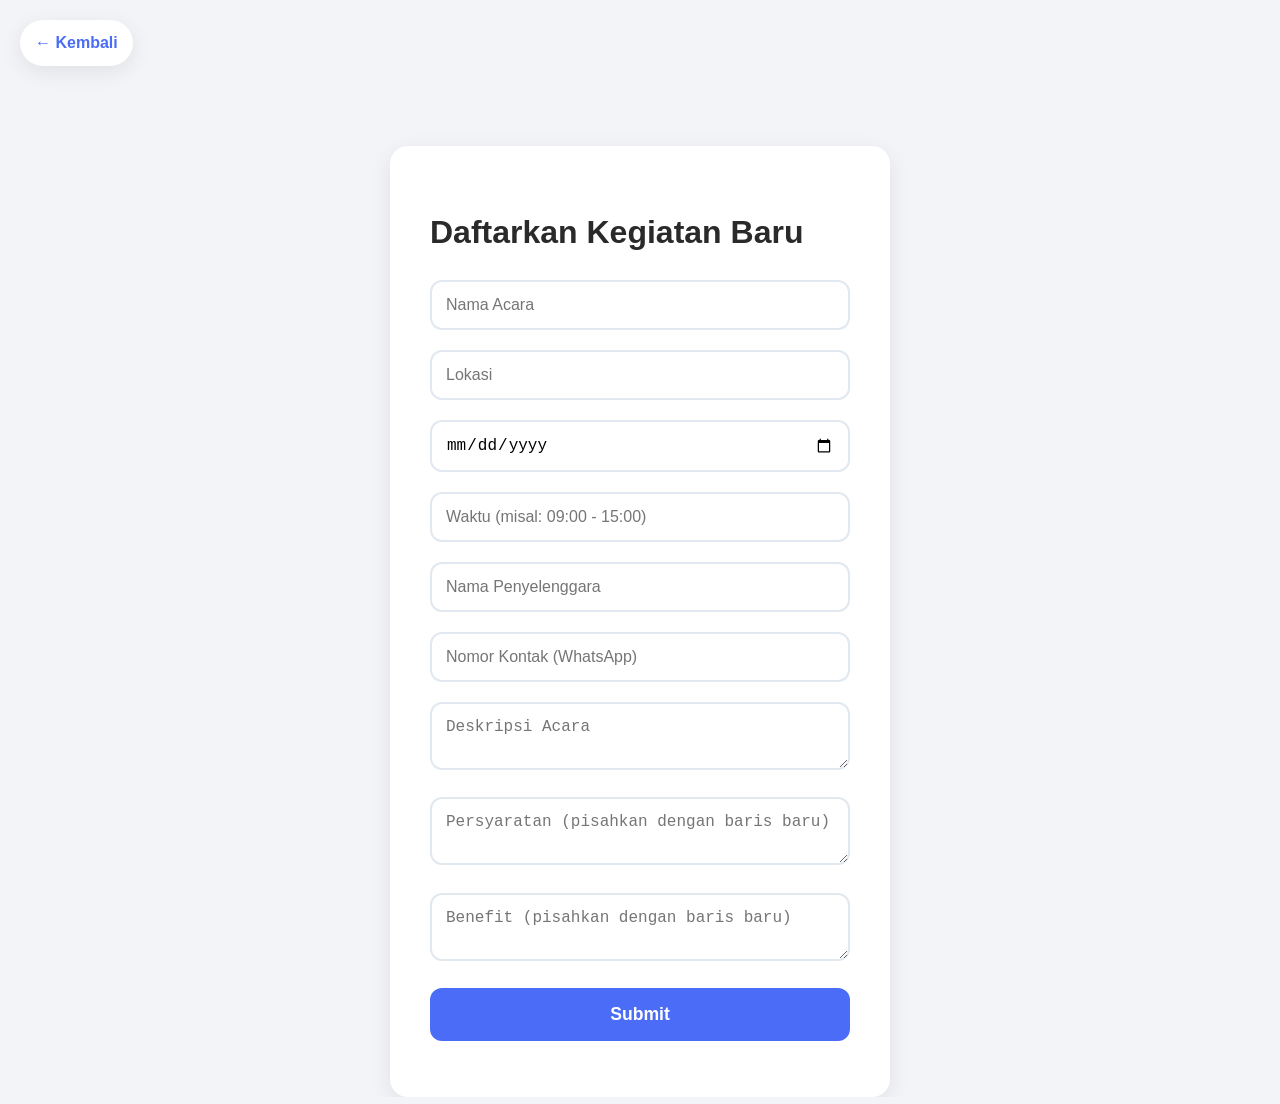
==== event-register.html @ a6495045 "Add files via upload" ====
<!DOCTYPE html>
<html lang="en">
<head>
  <meta charset="UTF-8">
  <title>Register Event - Kawan Aksi</title>
  <link rel="stylesheet" href="style.css">
  <script type="module" src="script.js" defer></script>
</head>
<body>

<a href="index.html" class="back-btn">← Kembali</a>

<div class="form-container">
  <h1>Daftarkan Kegiatan Baru</h1>

  <form id="eventRegisterForm">
    <input type="text" id="evTitle" placeholder="Nama Acara" required>
    <input type="text" id="evLocation" placeholder="Lokasi" required>
    <input type="date" id="evDate" required>
    <input type="text" id="evTime" placeholder="Waktu (misal: 09:00 - 15:00)" required>
    <input type="text" id="evOrganizer" placeholder="Nama Penyelenggara" required>
    <input type="tel" id="evContact" placeholder="Nomor Kontak (WhatsApp)" required>
    <textarea id="evDescription" placeholder="Deskripsi Acara" required></textarea>
    <textarea id="evRequirements" placeholder="Persyaratan (pisahkan dengan baris baru)" required></textarea>
    <textarea id="evBenefits" placeholder="Benefit (pisahkan dengan baris baru)" required></textarea>

    <button class="btn-primary" type="submit">Submit</button>
  </form>

  <p id="eventSubmitStatus"></p>
</div>

</body>
</html>
---- style.css ----
/* ===== 1. CORE VARIABLES & GLOBAL ===== */
:root {
  --primary: #4a6cf7;
  --primary-dark: #3249b3;
  --bg: #f2f4f8;
  --text: #2a2a2a;
  --white: #ffffff;
  --radius: 18px;
  --shadow: 0 6px 22px rgba(0,0,0,0.08);
}

* { box-sizing: border-box; }

body {
  margin: 0;
  padding: 0;
  background-color: var(--bg);
  color: var(--text);
  font-family: 'Inter', -apple-system, sans-serif;
  line-height: 1.6;
  -webkit-font-smoothing: antialiased;
}

/* ===== 2. LAYOUT CONTAINERS (Centering) ===== */
.event-list, .event-detail-container, .form-container {
  margin-left: auto;
  margin-right: auto;
  padding: 20px;
}

.event-list { max-width: 1200px; padding: 40px 20px; }
.event-detail-container { max-width: 900px; margin-top: 40px; }
.form-container { 
  max-width: 500px; 
  margin-top: 60px; 
  background: var(--white); 
  padding: 40px; 
  border-radius: var(--radius);
  box-shadow: var(--shadow);
}

@media (max-width: 768px) {
  .event-list, .event-detail-container, .form-container { padding: 0 15px; }
}

/* ===== 3. COMPONENTS ===== */
header {
  background: linear-gradient(135deg, var(--primary) 0%, var(--primary-dark) 100%);
  padding: 50px 20px;
  color: white;
  text-align: center;
  border-radius: 0 0 40px 40px;
  box-shadow: 0 10px 25px rgba(74, 108, 247, 0.2);
  margin-bottom: 20px;
}

header h1 { font-size: 3rem; margin: 0; font-weight: 800; }

/* Buttons & Navigation */
.btn-primary, .back-btn, button[type="submit"] {
  display: inline-flex;
  align-items: center;
  justify-content: center;
  font-weight: 700;
  text-decoration: none;
  transition: 0.3s cubic-bezier(0.175, 0.885, 0.32, 1.275);
  cursor: pointer;
  border: none;
}

.btn-primary {
  background: var(--primary);
  color: white;
  padding: 12px 24px;
  border-radius: 50px;
}

.back-btn {
  margin: 20px;
  padding: 10px 15px;
  color: var(--primary);
  background: var(--white);
  border-radius: 50px;
  box-shadow: var(--shadow);
}

.back-btn:hover { transform: translateX(-8px); background: #f0f3ff; }
.btn-primary:hover, button[type="submit"]:hover { background: var(--primary-dark); transform: translateY(-2px); }

/* Cards & Grid */
.grid {
  display: grid;
  grid-template-columns: repeat(auto-fill, minmax(280px, 1fr));
  gap: 25px;
}

.card {
  background: var(--white);
  border-radius: var(--radius);
  overflow: hidden;
  box-shadow: var(--shadow);
}

.card img { width: 100%; height: 180px; object-fit: cover; }
.card-content { padding: 20px; }

/* Images */
.event-hero {
  width: 100%;
  max-height: 300px; 
  object-fit: cover;
  border-radius: var(--radius);
  margin-bottom: 20px;
}

/* ===== 4. FORM ELEMENTS ===== */
input, textarea {
  width: 100%;
  padding: 14px;
  border: 2px solid #E2E8F0;
  border-radius: 12px;
  font-size: 1rem;
  margin-bottom: 20px; /* Vertical spacing */
  transition: 0.3s;
}

input:focus, textarea:focus {
  outline: none;
  border-color: var(--primary);
  box-shadow: 0 0 0 4px rgba(74, 108, 247, 0.1);
}

button[type="submit"] {
  width: 100%;
  padding: 16px;
  background: var(--primary);
  color: white;
  border-radius: 12px;
  font-size: 1.1rem;
}

/* Checkbox Cards */
.consent-container { display: flex; flex-direction: column; gap: 12px; margin-bottom: 20px; }
.consent-card {
  display: flex;
  padding: 18px;
  background: var(--white);
  border: 2px solid #E2E8F0;
  border-radius: 16px;
}

.consent-card:hover, .consent-card:has(input:checked) { border-color: var(--primary); background: #F8FAFF; }
.consent-card:has(input:checked) { background: #EFF2FF; box-shadow: 0 4px 12px rgba(74, 108, 247, 0.1); }
.consent-card input { width: 22px; height: 22px; margin: 0 15px 0 0; accent-color: var(--primary); }
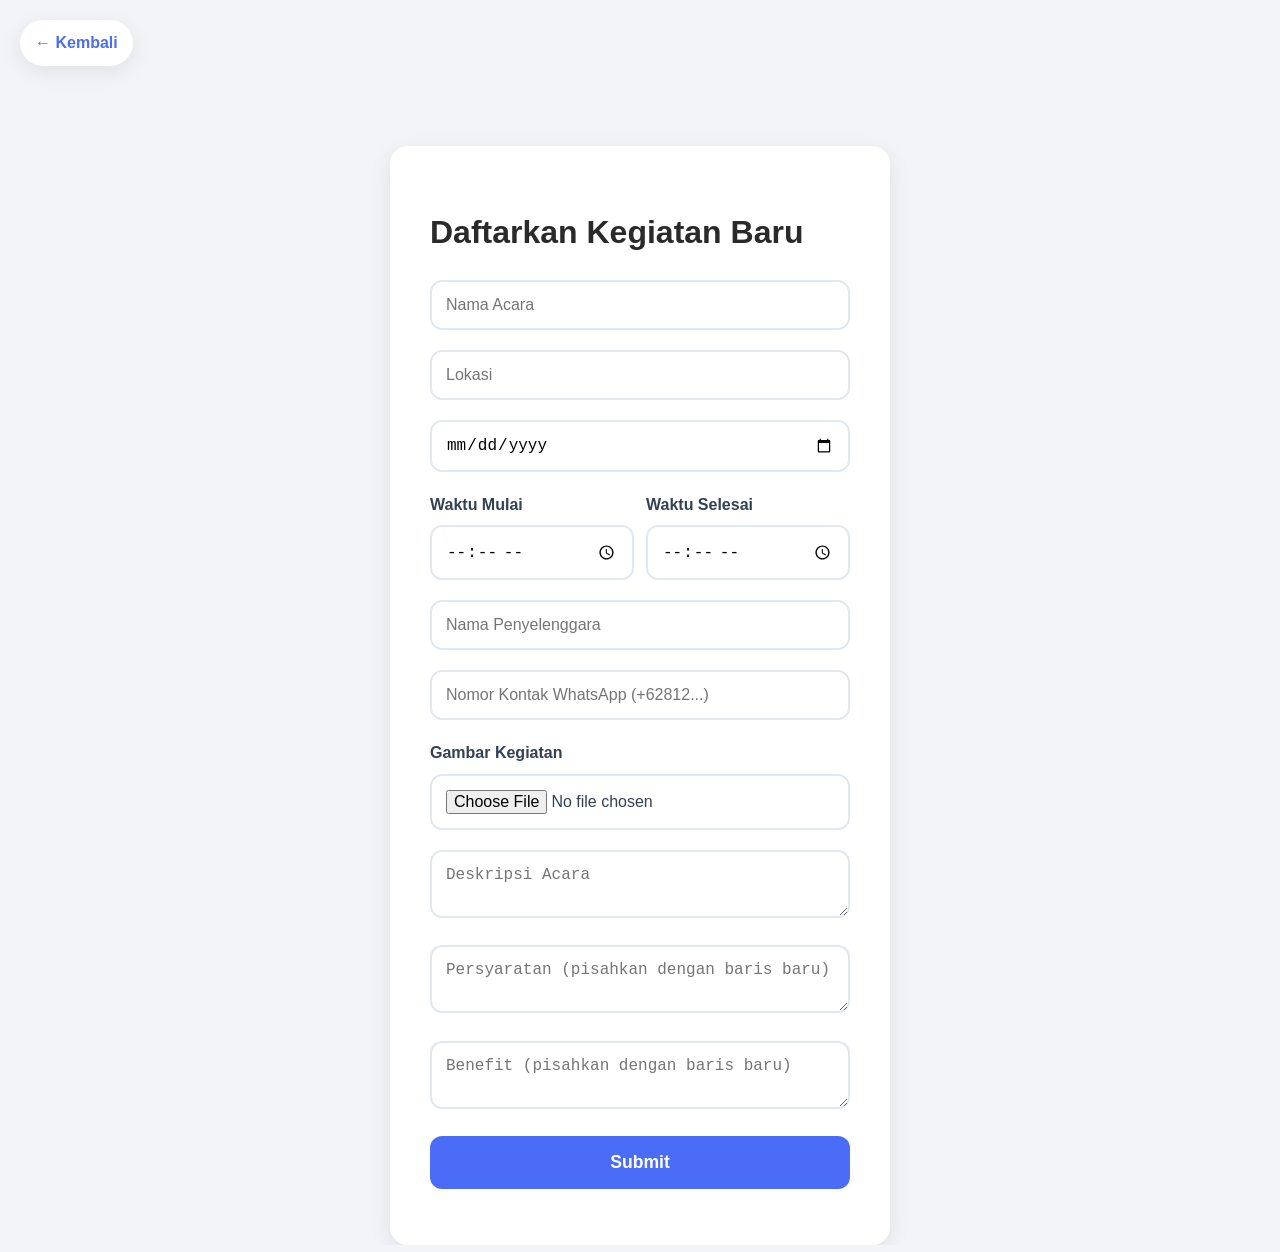
==== commit bc7845f2: "Form Validation Improvement A little enhancement to the form validation" ====
--- a/event-register.html
+++ b/event-register.html
@@ -14,12 +14,35 @@
   <h1>Daftarkan Kegiatan Baru</h1>
 
   <form id="eventRegisterForm">
-    <input type="text" id="evTitle" placeholder="Nama Acara" required>
-    <input type="text" id="evLocation" placeholder="Lokasi" required>
+    <input type="text" id="evTitle" placeholder="Nama Acara" minlength="3" required>
+    <input type="text" id="evLocation" placeholder="Lokasi" minlength="3" required>
     <input type="date" id="evDate" required>
-    <input type="text" id="evTime" placeholder="Waktu (misal: 09:00 - 15:00)" required>
-    <input type="text" id="evOrganizer" placeholder="Nama Penyelenggara" required>
-    <input type="tel" id="evContact" placeholder="Nomor Kontak (WhatsApp)" required>
+    <div class="time-row">
+      <label class="field-label">
+        Waktu Mulai
+        <input type="time" id="evStartTime" required>
+      </label>
+      <label class="field-label">
+        Waktu Selesai
+        <input type="time" id="evEndTime" required>
+      </label>
+    </div>
+    <input type="text" id="evOrganizer" placeholder="Nama Penyelenggara" minlength="3" required>
+    <input
+      type="tel"
+      id="evContact"
+      placeholder="Nomor Kontak WhatsApp (+62812...)"
+      autocomplete="tel"
+      inputmode="tel"
+      pattern="\+628[1-9][0-9]{7,11}"
+      title="Gunakan format +62, contoh +6281234567890."
+      required
+    >
+    <label class="field-label">
+      Gambar Kegiatan
+      <input type="file" id="evImage" accept="image/jpeg,image/png,image/webp" required>
+    </label>
+    <img id="evImagePreview" class="image-preview" alt="Preview gambar kegiatan" hidden>
     <textarea id="evDescription" placeholder="Deskripsi Acara" required></textarea>
     <textarea id="evRequirements" placeholder="Persyaratan (pisahkan dengan baris baru)" required></textarea>
     <textarea id="evBenefits" placeholder="Benefit (pisahkan dengan baris baru)" required></textarea>
@@ -31,4 +54,4 @@
 </div>
 
 </body>
-</html>+</html>
--- a/style.css
+++ b/style.css
@@ -130,6 +130,52 @@
   box-shadow: 0 0 0 4px rgba(74, 108, 247, 0.1);
 }
 
+input[type="text"]:invalid:not(:placeholder-shown),
+input[type="email"]:invalid:not(:placeholder-shown),
+input[type="tel"]:invalid:not(:placeholder-shown),
+textarea:invalid:not(:placeholder-shown) {
+  border-color: #e74c3c;
+}
+
+.field-label {
+  display: block;
+  margin-bottom: 20px;
+  font-weight: 700;
+  color: #334155;
+}
+
+.field-label input {
+  margin: 8px 0 0;
+}
+
+.time-row {
+  display: grid;
+  grid-template-columns: 1fr 1fr;
+  gap: 12px;
+}
+
+.image-preview {
+  width: 100%;
+  max-height: 220px;
+  object-fit: cover;
+  border-radius: 12px;
+  margin: -8px 0 20px;
+  border: 2px solid #E2E8F0;
+}
+
+.form-status {
+  margin: 16px 0 0;
+  font-weight: 700;
+}
+
+.form-status.error {
+  color: #c0392b;
+}
+
+.form-status.success {
+  color: #27ae60;
+}
+
 button[type="submit"] {
   width: 100%;
   padding: 16px;
@@ -151,4 +197,4 @@
 
 .consent-card:hover, .consent-card:has(input:checked) { border-color: var(--primary); background: #F8FAFF; }
 .consent-card:has(input:checked) { background: #EFF2FF; box-shadow: 0 4px 12px rgba(74, 108, 247, 0.1); }
-.consent-card input { width: 22px; height: 22px; margin: 0 15px 0 0; accent-color: var(--primary); }+.consent-card input { width: 22px; height: 22px; margin: 0 15px 0 0; accent-color: var(--primary); }
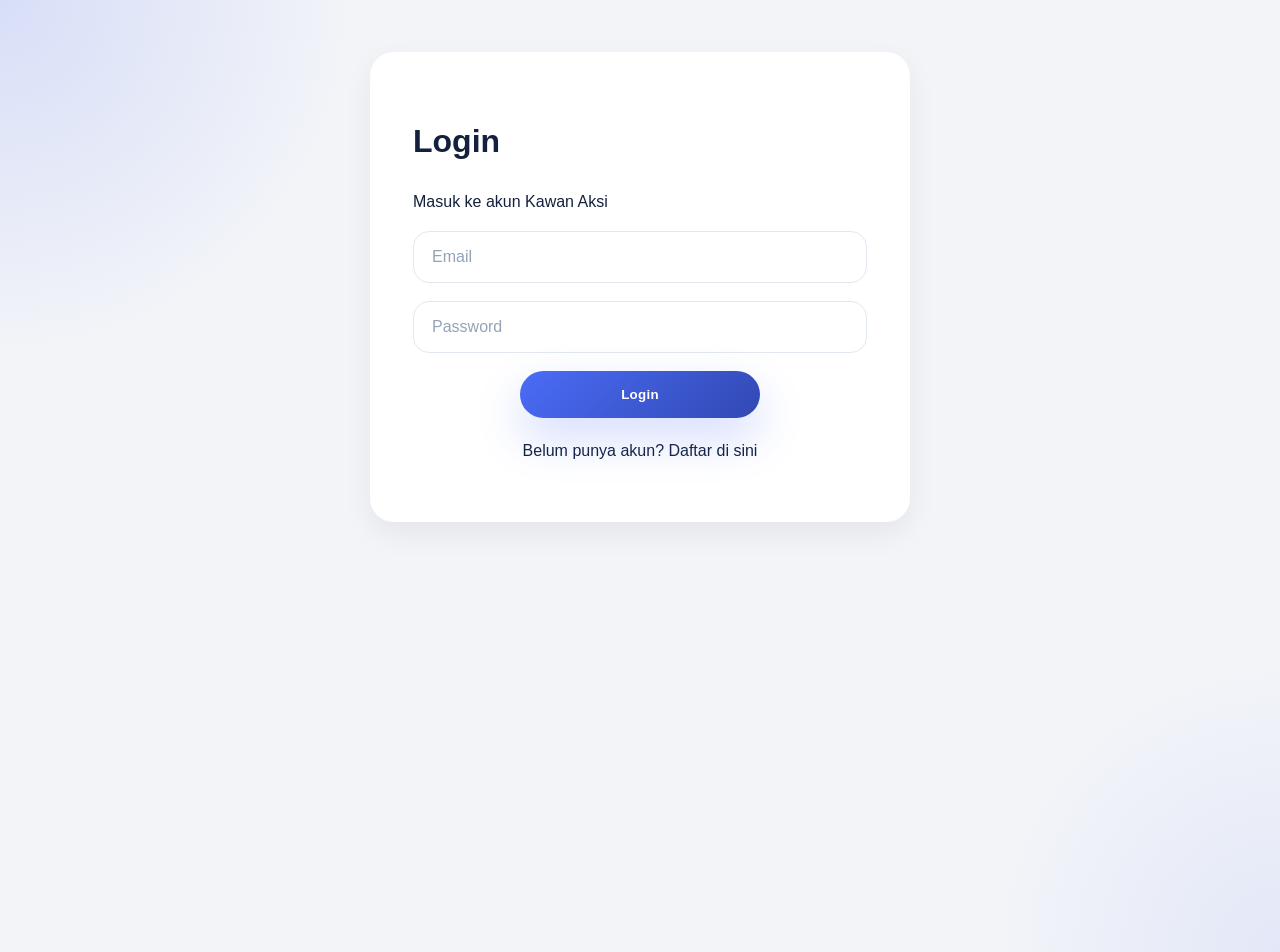
==== commit aaf3d13b: "minor UX improvement" ====
--- a/event-register.html
+++ b/event-register.html
@@ -14,6 +14,7 @@
   <h1>Daftarkan Kegiatan Baru</h1>
 
   <form id="eventRegisterForm">
+    <p class="input-hint">Nama penyelenggara dan kontak akan dimuat otomatis dari profil Anda jika tersedia.</p>
     <input type="text" id="evTitle" placeholder="Nama Acara" minlength="3" required>
     <input type="text" id="evLocation" placeholder="Lokasi" minlength="3" required>
     <input type="date" id="evDate" required>
--- a/style.css
+++ b/style.css
@@ -2,199 +2,634 @@
 :root {
   --primary: #4a6cf7;
   --primary-dark: #3249b3;
+  --accent: #25d366;
   --bg: #f2f4f8;
-  --text: #2a2a2a;
-  --white: #ffffff;
-  --radius: 18px;
-  --shadow: 0 6px 22px rgba(0,0,0,0.08);
-}
-
-* { box-sizing: border-box; }
+  --surface: #ffffff;
+  --text: #14213d;
+  --muted: #52637a;
+  --border: rgba(74, 108, 247, 0.16);
+  --radius: 24px;
+  --shadow: 0 24px 60px rgba(15, 23, 42, 0.08);
+  --shadow-soft: 0 12px 30px rgba(15, 23, 42, 0.06);
+}
+
+* {
+  box-sizing: border-box;
+}
+
+html {
+  scroll-behavior: smooth;
+}
 
 body {
   margin: 0;
-  padding: 0;
+  min-height: 100vh;
   background-color: var(--bg);
+  background-image:
+    radial-gradient(circle at top left, rgba(74, 108, 247, 0.16), transparent 22%),
+    radial-gradient(circle at bottom right, rgba(74, 108, 247, 0.09), transparent 18%);
   color: var(--text);
-  font-family: 'Inter', -apple-system, sans-serif;
+  font-family: 'Inter', -apple-system, BlinkMacSystemFont, 'Segoe UI', sans-serif;
   line-height: 1.6;
   -webkit-font-smoothing: antialiased;
 }
 
-/* ===== 2. LAYOUT CONTAINERS (Centering) ===== */
-.event-list, .event-detail-container, .form-container {
-  margin-left: auto;
-  margin-right: auto;
-  padding: 20px;
-}
-
-.event-list { max-width: 1200px; padding: 40px 20px; }
-.event-detail-container { max-width: 900px; margin-top: 40px; }
-.form-container { 
-  max-width: 500px; 
-  margin-top: 60px; 
-  background: var(--white); 
-  padding: 40px; 
-  border-radius: var(--radius);
-  box-shadow: var(--shadow);
-}
-
-@media (max-width: 768px) {
-  .event-list, .event-detail-container, .form-container { padding: 0 15px; }
-}
-
-/* ===== 3. COMPONENTS ===== */
+img {
+  max-width: 100%;
+  display: block;
+}
+
+a {
+  color: inherit;
+  text-decoration: none;
+}
+
+a:hover {
+  text-decoration: none;
+}
+
+.text-center {
+  text-align: center;
+}
+
+.form-footer {
+  text-align: center;
+  margin-top: 28px;
+}
+
+main {
+  max-width: 1200px;
+  margin: 0 auto;
+  padding: 0 20px 60px;
+}
+
+/* ===== 2. PAGE STRUCTURE ===== */
 header {
-  background: linear-gradient(135deg, var(--primary) 0%, var(--primary-dark) 100%);
-  padding: 50px 20px;
+  position: relative;
+  background: linear-gradient(135deg, var(--primary), var(--primary-dark));
+  padding: 56px 24px 48px;
   color: white;
   text-align: center;
   border-radius: 0 0 40px 40px;
-  box-shadow: 0 10px 25px rgba(74, 108, 247, 0.2);
-  margin-bottom: 20px;
-}
-
-header h1 { font-size: 3rem; margin: 0; font-weight: 800; }
-
-/* Buttons & Navigation */
-.btn-primary, .back-btn, button[type="submit"] {
+  box-shadow: 0 18px 55px rgba(74, 108, 247, 0.18);
+  margin-bottom: 24px;
+}
+
+header h1 {
+  font-size: clamp(2.4rem, 5vw, 3.6rem);
+  margin: 0;
+  font-weight: 800;
+  letter-spacing: -0.04em;
+}
+
+header p {
+  max-width: 760px;
+  margin: 18px auto 0;
+  color: rgba(255, 255, 255, 0.9);
+  font-size: 1.05rem;
+}
+
+#userInfo {
+  position: absolute;
+  top: 20px;
+  right: 20px;
+  display: flex;
+  align-items: center;
+  justify-content: center;
+  gap: 14px;
+  background: rgba(255, 255, 255, 0.16);
+  color: white;
+  padding: 12px 18px;
+  border-radius: 999px;
+  border: 1px solid rgba(255, 255, 255, 0.24);
+  box-shadow: 0 24px 45px rgba(15, 23, 42, 0.14);
+  backdrop-filter: blur(10px);
+}
+
+#userInfo span {
+  display: flex;
+  flex-direction: column;
+  gap: 2px;
+  text-align: right;
+  font-size: 0.95rem;
+}
+
+#userInfo strong {
+  font-weight: 700;
+}
+
+#userInfo .user-role {
+  color: rgba(255, 255, 255, 0.8);
+  font-size: 0.83rem;
+  text-transform: capitalize;
+}
+
+#logoutBtn {
+  background: white;
+  color: var(--primary-dark);
+  border: none;
+  padding: 10px 16px;
+  border-radius: 999px;
+  cursor: pointer;
+  font-weight: 700;
+  transition: transform 0.22s cubic-bezier(0.4, 0, 0.2, 1), background-color 0.22s cubic-bezier(0.4, 0, 0.2, 1), box-shadow 0.22s cubic-bezier(0.4, 0, 0.2, 1);
+  will-change: transform, background-color, box-shadow;
+  transform: translateZ(0);
+}
+
+#logoutBtn:hover {
+  background: #f3f6ff;
+  transform: translateY(-1px);
+}
+
+.page-actions {
+  display: flex;
+  flex-wrap: wrap;
+  justify-content: center;
+  gap: 14px;
+  margin-top: 28px;
+}
+
+.section-title {
+  display: flex;
+  align-items: center;
+  justify-content: space-between;
+  gap: 16px;
+  margin: 42px 0 24px;
+}
+
+.section-title h2 {
+  margin: 0;
+  font-size: 1.9rem;
+  color: #102a43;
+}
+
+.section-title a {
+  white-space: nowrap;
+}
+
+.form-container,
+.event-detail-container,
+.event-list {
+  margin-left: auto;
+  margin-right: auto;
+  padding: 0;
+}
+
+.form-container {
+  max-width: 540px;
+  margin-top: 52px;
+  background: rgba(255, 255, 255, 0.96);
+  padding: 42px;
+  border-radius: var(--radius);
+  border: 1px solid rgba(255, 255, 255, 0.72);
+  box-shadow: var(--shadow-soft);
+}
+
+.event-list {
+  max-width: 1200px;
+  padding: 20px 0 30px;
+}
+
+.event-detail-container {
+  max-width: 980px;
+  margin-top: 40px;
+  padding-bottom: 40px;
+}
+
+@media (max-width: 768px) {
+  .section-title {
+    flex-direction: column;
+    align-items: flex-start;
+  }
+
+  .page-actions {
+    width: 100%;
+    justify-content: center;
+  }
+}
+
+/* ===== 3. BUTTONS ===== */
+.btn-primary,
+.btn-secondary,
+.back-btn,
+button[type="submit"] {
   display: inline-flex;
   align-items: center;
   justify-content: center;
-  font-weight: 700;
-  text-decoration: none;
-  transition: 0.3s cubic-bezier(0.175, 0.885, 0.32, 1.275);
+  border: none;
   cursor: pointer;
-  border: none;
-}
-
-.btn-primary {
-  background: var(--primary);
+  font-weight: 700;
+  transition: transform 0.22s cubic-bezier(0.4, 0, 0.2, 1), background-color 0.22s cubic-bezier(0.4, 0, 0.2, 1), box-shadow 0.22s cubic-bezier(0.4, 0, 0.2, 1), filter 0.22s cubic-bezier(0.4, 0, 0.2, 1);
+  will-change: transform, background-color, box-shadow, filter;
+  transform: translateZ(0);
+}
+
+.btn-primary,
+button[type="submit"] {
+  background: linear-gradient(135deg, var(--primary), var(--primary-dark));
   color: white;
-  padding: 12px 24px;
-  border-radius: 50px;
-}
-
+  padding: 16px 30px;
+  border-radius: 999px;
+  box-shadow: 0 20px 45px rgba(74, 108, 247, 0.24);
+  letter-spacing: 0.02em;
+}
+
+.form-container .btn-primary,
+.form-container button[type="submit"] {
+  display: block;
+  margin: 0 auto;
+  min-width: 240px;
+}
+
+.btn-secondary,
 .back-btn {
-  margin: 20px;
-  padding: 10px 15px;
-  color: var(--primary);
-  background: var(--white);
-  border-radius: 50px;
-  box-shadow: var(--shadow);
-}
-
-.back-btn:hover { transform: translateX(-8px); background: #f0f3ff; }
-.btn-primary:hover, button[type="submit"]:hover { background: var(--primary-dark); transform: translateY(-2px); }
-
-/* Cards & Grid */
+  background: rgba(255, 255, 255, 0.92);
+  color: var(--primary-dark);
+  padding: 12px 22px;
+  border-radius: 999px;
+  border: 1px solid rgba(74, 108, 247, 0.14);
+  box-shadow: var(--shadow-soft);
+}
+
+.btn-primary:hover,
+button[type="submit"]:hover,
+.btn-secondary:hover,
+.back-btn:hover {
+  transform: translateY(-1px);
+}
+
+.btn-secondary:hover,
+.back-btn:hover {
+  background: #f8fbff;
+}
+
+.back-btn {
+  display: inline-flex;
+  margin: 20px 0 0 20px;
+}
+
+.page-actions .back-btn {
+  margin: 0;
+}
+
+/* ===== 4. CARDS ===== */
 .grid {
   display: grid;
   grid-template-columns: repeat(auto-fill, minmax(280px, 1fr));
-  gap: 25px;
+  gap: 24px;
 }
 
 .card {
-  background: var(--white);
+  background: var(--surface);
   border-radius: var(--radius);
   overflow: hidden;
-  box-shadow: var(--shadow);
-}
-
-.card img { width: 100%; height: 180px; object-fit: cover; }
-.card-content { padding: 20px; }
-
-/* Images */
-.event-hero {
+  border: 1px solid rgba(15, 23, 42, 0.05);
+  box-shadow: var(--shadow-soft);
+  transition: transform 0.22s cubic-bezier(0.4, 0, 0.2, 1), box-shadow 0.22s cubic-bezier(0.4, 0, 0.2, 1), border-color 0.22s cubic-bezier(0.4, 0, 0.2, 1);
+  will-change: transform, box-shadow, border-color;
+  transform: translateZ(0);
+}
+
+.card:hover {
+  transform: translateY(-2px);
+  box-shadow: 0 18px 34px rgba(15, 23, 42, 0.12);
+}
+
+.card img {
   width: 100%;
-  max-height: 300px; 
+  height: 210px;
+  object-fit: cover;
+}
+
+.card-content {
+  padding: 22px;
+}
+
+.card-content h3 {
+  margin: 0 0 10px;
+  font-size: 1.35rem;
+  letter-spacing: -0.02em;
+}
+
+.card-content p {
+  margin: 0 0 18px;
+  color: var(--muted);
+  font-size: 0.98rem;
+}
+
+.card-content .meta {
+  display: flex;
+  flex-wrap: wrap;
+  gap: 10px;
+  font-size: 0.92rem;
+  color: #52637a;
+}
+
+.card-content .meta span {
+  background: #f7f9fc;
+  padding: 8px 12px;
+  border-radius: 999px;
+}
+
+/* ===== 5. FORM STYLING ===== */
+input,
+textarea,
+select {
+  width: 100%;
+  padding: 16px 18px;
+  border: 1px solid #e2e8f0;
+  border-radius: 16px;
+  background: #ffffff;
+  color: var(--text);
+  font-size: 1rem;
+  margin-bottom: 18px;
+  transition: border-color 0.25s ease, box-shadow 0.25s ease;
+}
+
+textarea {
+  min-height: 140px;
+  resize: vertical;
+}
+
+input:focus,
+textarea:focus,
+select:focus {
+  outline: none;
+  border-color: var(--primary);
+  box-shadow: 0 0 0 6px rgba(74, 108, 247, 0.1);
+}
+
+input::placeholder,
+textarea::placeholder {
+  color: #94a3b8;
+}
+
+.input-hint {
+  color: #64748b;
+  font-size: 0.92rem;
+  margin-top: -12px;
+  margin-bottom: 18px;
+}
+
+.field-label {
+  display: block;
+  margin-bottom: 18px;
+  color: #334155;
+  font-weight: 700;
+}
+
+.field-label input,
+.field-label textarea,
+.field-label select {
+  margin-top: 10px;
+}
+
+.time-row {
+  display: grid;
+  grid-template-columns: repeat(2, minmax(0, 1fr));
+  gap: 16px;
+}
+
+.consent-container {
+  display: grid;
+  gap: 14px;
+  margin-bottom: 18px;
+}
+
+.consent-card {
+  display: flex;
+  align-items: flex-start;
+  gap: 12px;
+  padding: 16px 18px;
+  border: 1px solid #e2e8f0;
+  border-radius: 16px;
+  background: #ffffff;
+  cursor: pointer;
+  transition: border-color 0.22s ease, background-color 0.22s ease, box-shadow 0.22s ease;
+  will-change: border-color, background-color, box-shadow;
+}
+
+.consent-card input {
+  margin: 4px 0 0 0;
+  width: 20px;
+  height: 20px;
+  accent-color: var(--primary);
+}
+
+.consent-card span {
+  display: block;
+  color: var(--text);
+  line-height: 1.65;
+}
+
+.consent-card b {
+  font-weight: 700;
+}
+
+.image-preview {
+  width: 100%;
+  max-height: 260px;
+  object-fit: cover;
+  border-radius: 18px;
+  margin: -8px 0 20px;
+  border: 1px solid #e2e8f0;
+}
+
+.form-status {
+  margin-top: 20px;
+  font-weight: 700;
+}
+
+.form-status.error {
+  color: #c0392b;
+}
+
+.form-status.success {
+  color: #16a34a;
+}
+
+@media (max-width: 640px) {
+  .time-row {
+    grid-template-columns: 1fr;
+  }
+}
+
+/* ===== 6. EVENT DETAIL ===== */
+.detail-banner {
+  width: 100%;
+  height: 320px;
   object-fit: cover;
   border-radius: var(--radius);
+  margin-bottom: 28px;
+}
+
+.event-title {
+  font-size: clamp(2rem, 4vw, 3rem);
+  font-weight: 800;
   margin-bottom: 20px;
-}
-
-/* ===== 4. FORM ELEMENTS ===== */
-input, textarea {
-  width: 100%;
-  padding: 14px;
-  border: 2px solid #E2E8F0;
-  border-radius: 12px;
+  color: #102a43;
+}
+
+.event-note {
+  background: rgba(39, 174, 96, 0.12);
+  border: 1px solid rgba(39, 174, 96, 0.22);
+  color: #145a32;
+  padding: 18px 22px;
+  border-radius: 18px;
+  margin: 20px 0 0;
+  font-weight: 700;
+}
+
+.registration-details {
+  font-weight: 500;
+  background: rgba(74, 108, 247, 0.08);
+  border-color: rgba(74, 108, 247, 0.16);
+}
+
+.registration-details strong {
+  display: block;
+  margin-bottom: 10px;
+  font-weight: 700;
+}
+
+.registration-details p {
+  margin: 8px 0 0;
+}
+
+.info-section {
+  background: #f8fbff;
+  border-radius: var(--radius);
+  padding: 28px;
+  margin-bottom: 24px;
+  border: 1px solid rgba(74, 108, 247, 0.08);
+}
+
+.info-section h3 {
+  font-size: 1.25rem;
+  font-weight: 700;
+  margin-bottom: 20px;
+  color: #102a43;
+  border-left: 4px solid var(--primary);
+  padding-left: 14px;
+}
+
+.info-grid {
+  display: grid;
+  grid-template-columns: repeat(auto-fit, minmax(200px, 1fr));
+  gap: 18px;
+}
+
+.info-item {
+  display: flex;
+  flex-direction: column;
+}
+
+.info-label {
+  font-size: 0.82rem;
+  font-weight: 700;
+  color: #64748b;
+  text-transform: uppercase;
+  letter-spacing: 0.08em;
+  margin-bottom: 8px;
+}
+
+.info-value {
   font-size: 1rem;
-  margin-bottom: 20px; /* Vertical spacing */
-  transition: 0.3s;
-}
-
-input:focus, textarea:focus {
-  outline: none;
-  border-color: var(--primary);
-  box-shadow: 0 0 0 4px rgba(74, 108, 247, 0.1);
-}
-
-input[type="text"]:invalid:not(:placeholder-shown),
-input[type="email"]:invalid:not(:placeholder-shown),
-input[type="tel"]:invalid:not(:placeholder-shown),
-textarea:invalid:not(:placeholder-shown) {
-  border-color: #e74c3c;
-}
-
-.field-label {
-  display: block;
-  margin-bottom: 20px;
-  font-weight: 700;
+  font-weight: 600;
+  color: #0f172a;
+}
+
+.description-text {
+  line-height: 1.8;
   color: #334155;
-}
-
-.field-label input {
-  margin: 8px 0 0;
-}
-
-.time-row {
-  display: grid;
-  grid-template-columns: 1fr 1fr;
-  gap: 12px;
-}
-
-.image-preview {
-  width: 100%;
-  max-height: 220px;
-  object-fit: cover;
-  border-radius: 12px;
-  margin: -8px 0 20px;
-  border: 2px solid #E2E8F0;
-}
-
-.form-status {
-  margin: 16px 0 0;
-  font-weight: 700;
-}
-
-.form-status.error {
-  color: #c0392b;
-}
-
-.form-status.success {
-  color: #27ae60;
-}
-
-button[type="submit"] {
-  width: 100%;
-  padding: 16px;
-  background: var(--primary);
+  margin-bottom: 24px;
+}
+
+.requirements-list,
+.benefits-list {
+  list-style: none;
+  padding: 0;
+  margin: 0;
+}
+
+.requirements-list li,
+.benefits-list li {
+  position: relative;
+  padding-left: 28px;
+  padding-bottom: 10px;
+  color: #334155;
+}
+
+.requirements-list li:before,
+.benefits-list li:before {
+  content: "✓";
+  position: absolute;
+  left: 0;
+  top: 0;
+  font-weight: 700;
+}
+
+.requirements-list li:before {
+  color: #4a6cf7;
+}
+
+.benefits-list li:before {
+  color: var(--accent);
+}
+
+.action-buttons {
+  display: flex;
+  gap: 16px;
+  margin-top: 32px;
+  flex-wrap: wrap;
+}
+
+.btn-register,
+.btn-wa {
+  flex: 1;
+  text-decoration: none;
+  display: inline-flex;
+  align-items: center;
+  justify-content: center;
+  padding: 16px 28px;
+  border-radius: 999px;
+  font-weight: 700;
+  transition: transform 0.25s ease, background 0.25s ease;
+}
+
+.btn-register {
+  background: linear-gradient(135deg, var(--primary), var(--primary-dark));
   color: white;
-  border-radius: 12px;
-  font-size: 1.1rem;
-}
-
-/* Checkbox Cards */
-.consent-container { display: flex; flex-direction: column; gap: 12px; margin-bottom: 20px; }
-.consent-card {
-  display: flex;
-  padding: 18px;
-  background: var(--white);
-  border: 2px solid #E2E8F0;
-  border-radius: 16px;
-}
-
-.consent-card:hover, .consent-card:has(input:checked) { border-color: var(--primary); background: #F8FAFF; }
-.consent-card:has(input:checked) { background: #EFF2FF; box-shadow: 0 4px 12px rgba(74, 108, 247, 0.1); }
-.consent-card input { width: 22px; height: 22px; margin: 0 15px 0 0; accent-color: var(--primary); }
+}
+
+.btn-register.disabled {
+  background: #94a3b8;
+  cursor: not-allowed;
+  opacity: 0.7;
+  box-shadow: none;
+  pointer-events: none;
+}
+
+.btn-wa {
+  background: linear-gradient(135deg, #25d366, #128c7e);
+  color: white;
+}
+
+.btn-register:hover {
+  background: #3249b3;
+}
+
+.btn-wa:hover {
+  background: #128c7e;
+}
+
+@media (max-width: 768px) {
+  .detail-banner {
+    height: 220px;
+  }
+
+  .action-buttons {
+    flex-direction: column;
+  }
+}
